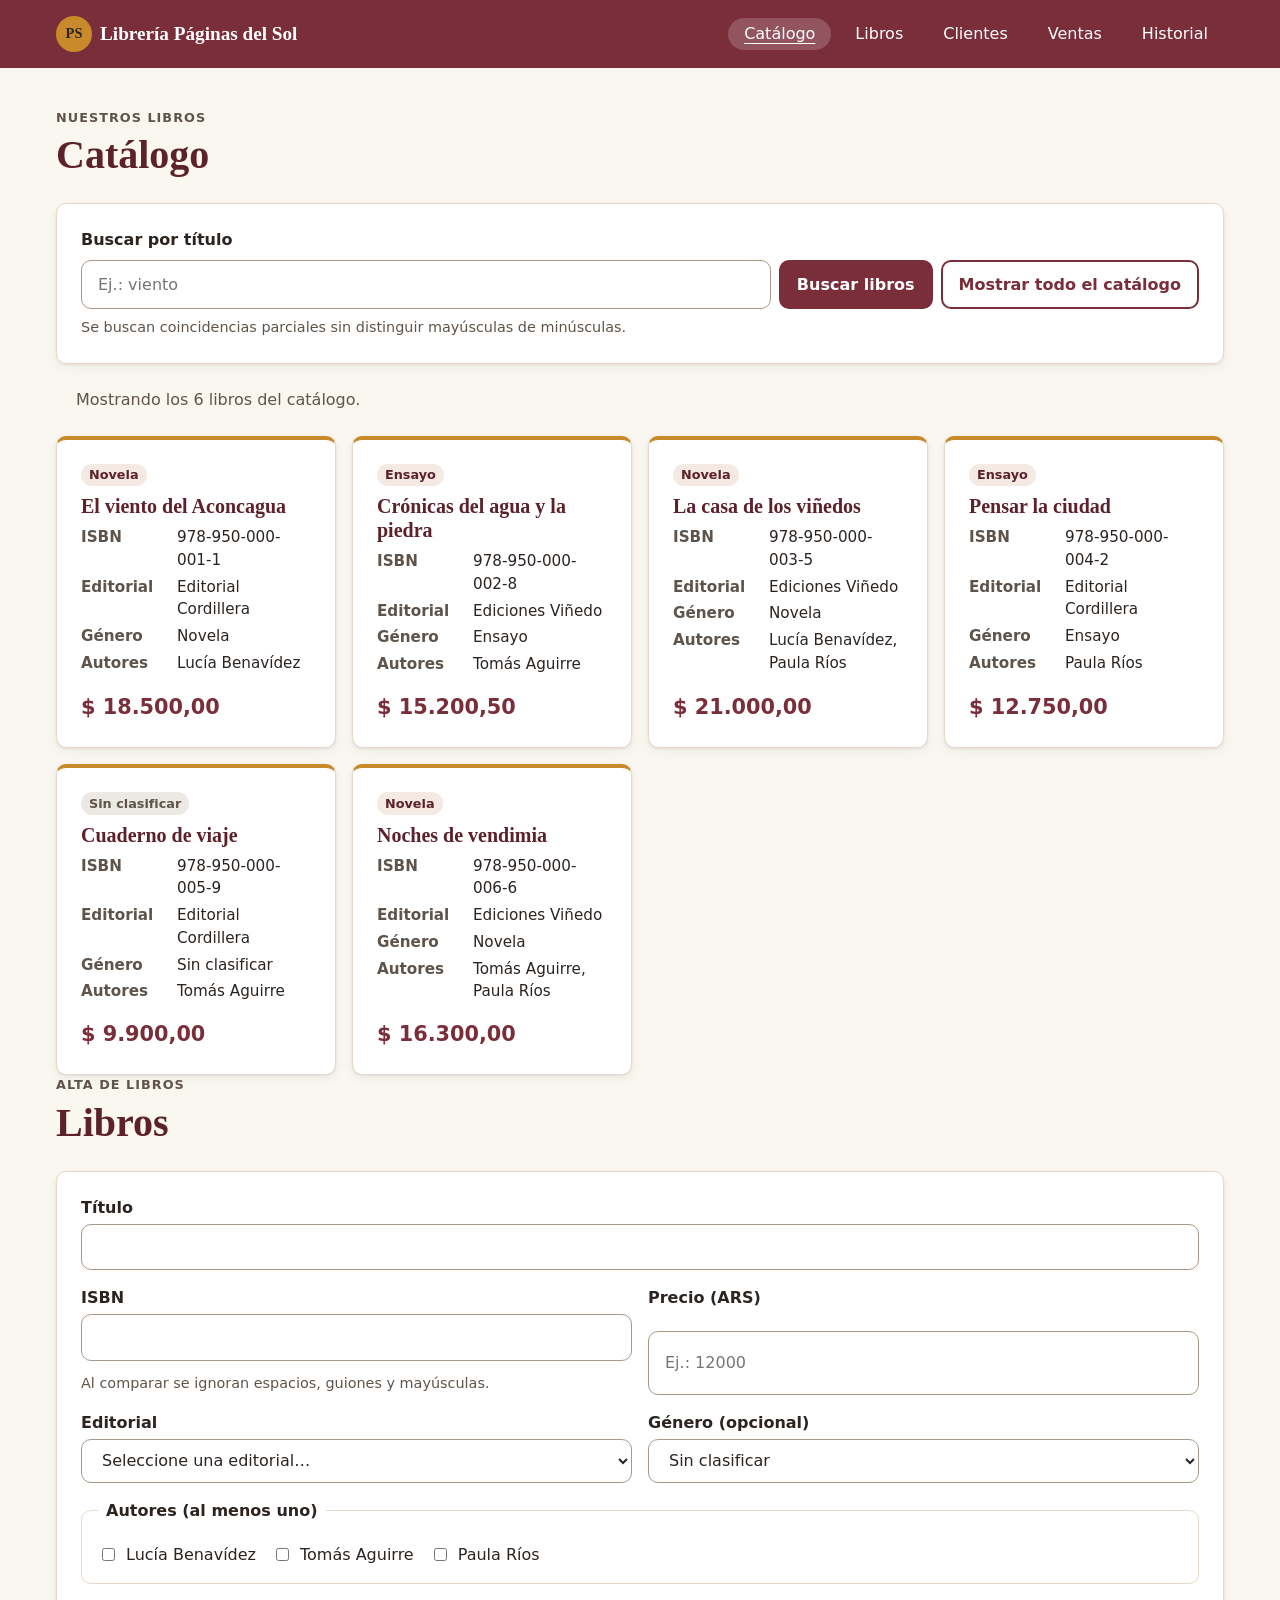
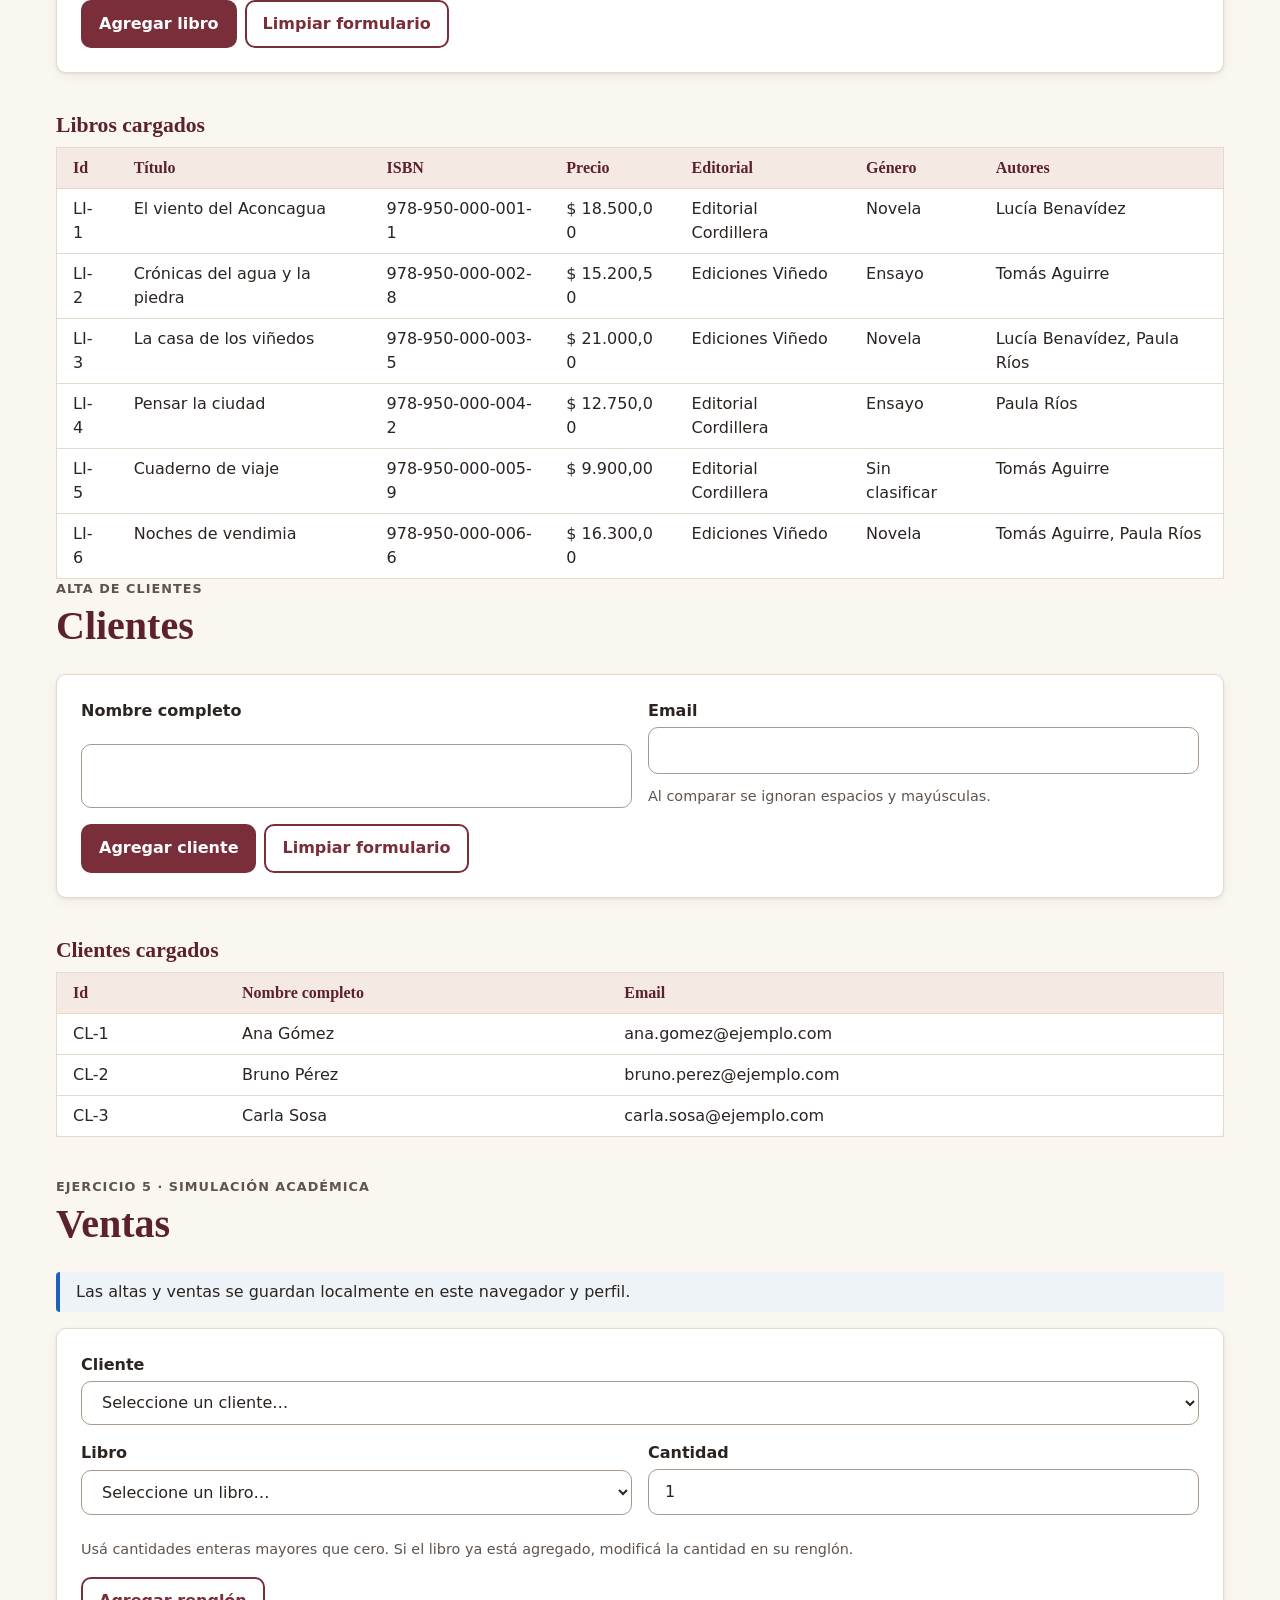
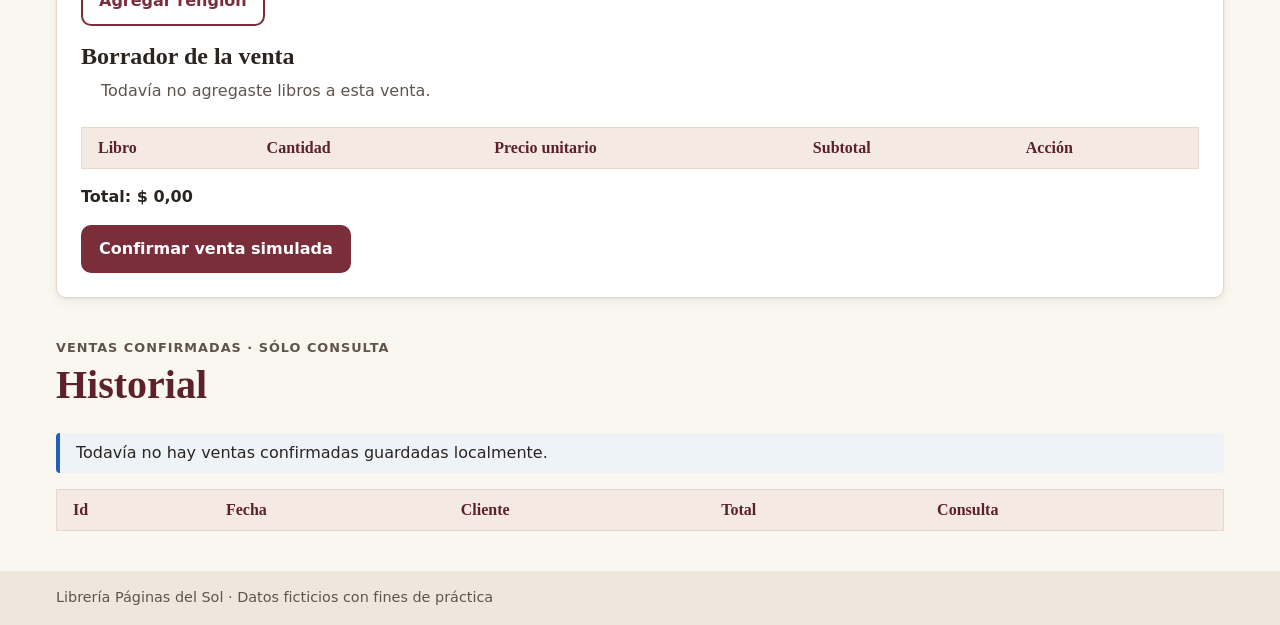
==== frontend/index.html @ b0fefbfb "Commit inicial: Unificación back-front" ====
<!doctype html>
<html lang="es">
  <head>
    <meta charset="UTF-8" />
    <meta name="viewport" content="width=device-width, initial-scale=1" />
    <meta name="description" content="Librería Páginas del Sol: catálogo con búsqueda por título y formularios de alta de libros y clientes." />
    <title>Librería Páginas del Sol</title>
    <link rel="stylesheet" href="css/styles.css" />
    <!-- Orden importante: primero los datos y utilidades, luego la lógica que los usa. -->
    <script src="js/datos.js" defer></script>
    <script src="js/utilidades.js" defer></script>
    <script src="js/catalogo.js" defer></script>
    <script src="js/navegacion.js" defer></script>
    <script src="js/libros.js" defer></script>
    <script src="js/clientes.js" defer></script>
    <script src="js/ventas-modelo.js" defer></script>
    <script src="js/ventas.js" defer></script>
  </head>
  <body>
    <a class="skip-link" href="#contenido">Saltar al contenido principal</a>

    <header class="site-header">
      <div class="container header-content">
        <a class="brand" href="index.html">
          <span class="brand-mark" aria-hidden="true">PS</span>
          <span>Librería Páginas del Sol</span>
        </a>
        <nav aria-label="Navegación principal">
          <ul class="nav-list">
            <li><a class="nav-link" href="#catalogo" aria-current="page">Catálogo</a></li>
            <li><a class="nav-link" href="#libros">Libros</a></li>
            <li><a class="nav-link" href="#clientes">Clientes</a></li>
            <li><a class="nav-link" href="#ventas">Ventas</a></li>
            <li><a class="nav-link" href="#historial">Historial</a></li>
          </ul>
        </nav>
      </div>
    </header>

    <main id="contenido" class="container page">
      <section id="catalogo" aria-labelledby="catalogo-titulo">
        <div class="section-heading">
          <p class="eyebrow">Nuestros libros</p>
          <h1 id="catalogo-titulo">Catálogo</h1>
        </div>

        <form id="buscador-form" class="card search" role="search">
          <label class="search__label" for="busqueda-titulo">Buscar por título</label>
          <div class="search__controls">
            <input
              id="busqueda-titulo"
              class="input"
              name="busqueda"
              type="search"
              autocomplete="off"
              placeholder="Ej.: viento"
              aria-describedby="busqueda-ayuda"
            />
            <button class="button button--primary" type="submit">Buscar libros</button>
            <button id="limpiar-busqueda" class="button button--secondary" type="button">Mostrar todo el catálogo</button>
          </div>
          <p id="busqueda-ayuda" class="help">
            Se buscan coincidencias parciales sin distinguir mayúsculas de minúsculas.
          </p>
        </form>

        <p id="catalogo-mensaje" class="message" role="status" aria-live="polite"></p>

        <ul id="catalogo-lista" class="book-grid" aria-label="Libros del catálogo"></ul>

        <noscript>
          <p class="message message--warning">
            El catálogo se genera con JavaScript. Activalo en el navegador para verlo.
          </p>
        </noscript>
      </section>

      <section id="libros" aria-labelledby="libros-titulo">
        <div class="section-heading">
          <p class="eyebrow">Alta de libros</p>
          <h1 id="libros-titulo">Libros</h1>
        </div>

        <form id="form-libro" class="card form-alta" novalidate>
          <div class="form-campo campo-ancho">
            <label class="form-campo__label" for="libro-titulo">Título</label>
            <input id="libro-titulo" class="input" name="titulo" type="text" autocomplete="off" />
          </div>

          <div class="form-campo">
            <label class="form-campo__label" for="libro-isbn">ISBN</label>
            <input
              id="libro-isbn"
              class="input"
              name="isbn"
              type="text"
              autocomplete="off"
              aria-describedby="libro-isbn-ayuda"
            />
            <p id="libro-isbn-ayuda" class="help">
              Al comparar se ignoran espacios, guiones y mayúsculas.
            </p>
          </div>

          <div class="form-campo">
            <label class="form-campo__label" for="libro-precio">Precio (ARS)</label>
            <input
              id="libro-precio"
              class="input"
              name="precio"
              type="number"
              inputmode="decimal"
              step="0.01"
              autocomplete="off"
              placeholder="Ej.: 12000"
            />
          </div>

          <div class="form-campo">
            <label class="form-campo__label" for="libro-editorial">Editorial</label>
            <select id="libro-editorial" class="input" name="editorialId"></select>
          </div>

          <div class="form-campo">
            <label class="form-campo__label" for="libro-genero">Género (opcional)</label>
            <select id="libro-genero" class="input" name="generoId"></select>
          </div>

          <fieldset class="autores-fieldset campo-ancho">
            <legend>Autores (al menos uno)</legend>
            <div id="libro-autores" class="check-lista"></div>
          </fieldset>

          <div class="form-acciones campo-ancho">
            <button class="button button--primary" type="submit">Agregar libro</button>
            <button class="button button--secondary" type="reset">Limpiar formulario</button>
          </div>
        </form>

        <div id="libros-errores" class="message message--warning" role="alert"></div>
        <p id="libros-mensaje" class="message" role="status"></p>

        <h2 id="libros-listado-titulo" class="listado-titulo">Libros cargados</h2>
        <p id="libros-vacio" class="message message--info" hidden>
          Todavía no hay libros en la lista. Dá de alta el primero con el formulario de arriba.
        </p>
        <div class="table-wrap">
          <table class="table" aria-labelledby="libros-listado-titulo">
            <thead>
              <tr>
                <th scope="col">Id</th>
                <th scope="col">Título</th>
                <th scope="col">ISBN</th>
                <th scope="col">Precio</th>
                <th scope="col">Editorial</th>
                <th scope="col">Género</th>
                <th scope="col">Autores</th>
              </tr>
            </thead>
            <tbody id="libros-cuerpo"></tbody>
          </table>
        </div>

        <noscript>
          <p class="message message--warning">
            El formulario y la tabla se generan con JavaScript. Activalo para usar esta sección.
          </p>
        </noscript>
      </section>

      <section id="clientes" aria-labelledby="clientes-titulo">
        <div class="section-heading">
          <p class="eyebrow">Alta de clientes</p>
          <h1 id="clientes-titulo">Clientes</h1>
        </div>

        <form id="form-cliente" class="card form-alta" novalidate>
          <div class="form-campo">
            <label class="form-campo__label" for="cliente-nombre">Nombre completo</label>
            <input id="cliente-nombre" class="input" name="nombreCompleto" type="text" autocomplete="off" />
          </div>

          <div class="form-campo">
            <label class="form-campo__label" for="cliente-email">Email</label>
            <input
              id="cliente-email"
              class="input"
              name="email"
              type="text"
              inputmode="email"
              autocomplete="off"
              aria-describedby="cliente-email-ayuda"
            />
            <p id="cliente-email-ayuda" class="help">
              Al comparar se ignoran espacios y mayúsculas.
            </p>
          </div>

          <div class="form-acciones campo-ancho">
            <button class="button button--primary" type="submit">Agregar cliente</button>
            <button class="button button--secondary" type="reset">Limpiar formulario</button>
          </div>
        </form>

        <div id="clientes-errores" class="message message--warning" role="alert"></div>
        <p id="clientes-mensaje" class="message" role="status"></p>

        <h2 id="clientes-listado-titulo" class="listado-titulo">Clientes cargados</h2>
        <p id="clientes-vacio" class="message message--info" hidden>
          Todavía no hay clientes en la lista. Dá de alta el primero con el formulario de arriba.
        </p>
        <div class="table-wrap">
          <table class="table" aria-labelledby="clientes-listado-titulo">
            <thead>
              <tr>
                <th scope="col">Id</th>
                <th scope="col">Nombre completo</th>
                <th scope="col">Email</th>
              </tr>
            </thead>
            <tbody id="clientes-cuerpo"></tbody>
          </table>
        </div>

        <noscript>
          <p class="message message--warning">
            El formulario y la tabla se generan con JavaScript. Activalo para usar esta sección.
          </p>
        </noscript>
      </section>
      <section id="ventas" aria-labelledby="ventas-titulo">
        <div class="section-heading">
          <p class="eyebrow">Ejercicio 5 · Simulación académica</p>
          <h1 id="ventas-titulo">Ventas</h1>
        </div>
        <p class="message message--info">Las altas y ventas se guardan localmente en este navegador y perfil.</p>
        <form id="form-venta" class="card form-alta" novalidate>
          <div class="form-campo campo-ancho">
            <label class="form-campo__label" for="venta-cliente">Cliente</label>
            <select id="venta-cliente" class="input" aria-describedby="ventas-errores"></select>
          </div>
          <div class="form-campo">
            <label class="form-campo__label" for="venta-libro">Libro</label>
            <select id="venta-libro" class="input" aria-describedby="venta-ayuda ventas-errores"></select>
          </div>
          <div class="form-campo">
            <label class="form-campo__label" for="venta-cantidad">Cantidad</label>
            <input id="venta-cantidad" class="input" type="number" min="1" step="1" value="1" inputmode="numeric" aria-describedby="venta-ayuda ventas-errores" />
          </div>
          <p id="venta-ayuda" class="help campo-ancho">Usá cantidades enteras mayores que cero. Si el libro ya está agregado, modificá la cantidad en su renglón.</p>
          <div class="form-acciones campo-ancho">
            <button id="venta-agregar" class="button button--secondary" type="button">Agregar renglón</button>
          </div>
          <div class="campo-ancho">
            <h2 id="venta-borrador-titulo">Borrador de la venta</h2>
            <p id="venta-vacio" class="message">Todavía no agregaste libros a esta venta.</p>
            <div class="table-wrap">
              <table class="table" aria-labelledby="venta-borrador-titulo">
                <thead><tr><th scope="col">Libro</th><th scope="col">Cantidad</th><th scope="col">Precio unitario</th><th scope="col">Subtotal</th><th scope="col">Acción</th></tr></thead>
                <tbody id="venta-cuerpo"></tbody>
              </table>
            </div>
            <p class="venta-total">Total: <output id="venta-total">$ 0,00</output></p>
          </div>
          <div class="form-acciones campo-ancho">
            <button id="venta-confirmar" class="button button--primary" type="submit">Confirmar venta simulada</button>
          </div>
        </form>
        <div id="ventas-errores" class="message message--warning" role="alert" tabindex="-1"></div>
        <p id="ventas-mensaje" class="message" role="status"></p>
      </section>

      <section id="historial" aria-labelledby="historial-titulo">
        <div class="section-heading">
          <p class="eyebrow">Ventas confirmadas · Sólo consulta</p>
          <h1 id="historial-titulo">Historial</h1>
        </div>
        <p id="historial-vacio" class="message message--info">Todavía no hay ventas confirmadas guardadas localmente.</p>
        <div class="table-wrap">
          <table class="table" aria-labelledby="historial-titulo">
            <thead><tr><th scope="col">Id</th><th scope="col">Fecha</th><th scope="col">Cliente</th><th scope="col">Total</th><th scope="col">Consulta</th></tr></thead>
            <tbody id="historial-cuerpo"></tbody>
          </table>
        </div>
        <div id="historial-detalle" class="card detalle-venta" role="region" aria-labelledby="historial-detalle-titulo" hidden></div>
      </section>
    </main>

    <footer class="site-footer">
      <div class="container">Librería Páginas del Sol · Datos ficticios con fines de práctica</div>
    </footer>
  </body>
</html>
---- frontend/css/styles.css ----
/* Identidad visual: tonos tierra y vino, tipografía serif para títulos. */
:root {
  --color-fondo: #faf6f0;
  --color-superficie: #ffffff;
  --color-texto: #2b2420;
  --color-texto-suave: #5f544c;
  --color-primario: #7a2e3a;
  --color-primario-oscuro: #5c212b;
  --color-acento: #c98a2b;
  --color-borde: #e4d9cb;
  --color-info-fondo: #eef3f8;
  --color-aviso-fondo: #fdf3e1;
  --color-aviso-borde: #b7791f;
  --color-foco: #1f5fbf;

  --fuente-texto: system-ui, -apple-system, "Segoe UI", Roboto, sans-serif;
  --fuente-titulos: Georgia, "Times New Roman", serif;

  --espacio-1: 0.25rem;
  --espacio-2: 0.5rem;
  --espacio-3: 1rem;
  --espacio-4: 1.5rem;
  --espacio-5: 2.5rem;

  --radio: 10px;
  --sombra: 0 1px 3px rgb(43 36 32 / 0.08), 0 4px 12px rgb(43 36 32 / 0.05);
}

*,
*::before,
*::after {
  box-sizing: border-box;
}

body {
  margin: 0;
  font-family: var(--fuente-texto);
  font-size: 1rem;
  line-height: 1.5;
  color: var(--color-texto);
  background: var(--color-fondo);
  display: flex;
  flex-direction: column;
  min-height: 100vh;
}

h1,
h2,
h3 {
  font-family: var(--fuente-titulos);
  line-height: 1.2;
  margin: 0;
}

.container {
  width: 100%;
  max-width: 1200px;
  margin-inline: auto;
  padding-inline: var(--espacio-3);
}

/* Foco visible para todos los controles navegables con teclado. */
a:focus-visible,
button:focus-visible,
input:focus-visible,
select:focus-visible {
  outline: 3px solid var(--color-foco);
  outline-offset: 2px;
}

.skip-link {
  position: absolute;
  left: var(--espacio-3);
  top: -100px;
  padding: var(--espacio-2) var(--espacio-3);
  background: var(--color-superficie);
  color: var(--color-primario);
  border-radius: var(--radio);
  z-index: 10;
}

.skip-link:focus {
  top: var(--espacio-2);
}

/* ---------- Encabezado y navegación ---------- */
.site-header {
  background: var(--color-primario);
  color: #fff;
}

.header-content {
  display: flex;
  flex-wrap: wrap;
  align-items: center;
  justify-content: space-between;
  gap: var(--espacio-3);
  padding-block: var(--espacio-3);
}

.brand {
  display: flex;
  align-items: center;
  gap: var(--espacio-2);
  color: inherit;
  text-decoration: none;
  font-family: var(--fuente-titulos);
  font-size: 1.2rem;
  font-weight: 700;
}

.brand-mark {
  display: grid;
  place-items: center;
  width: 2.25rem;
  height: 2.25rem;
  border-radius: 50%;
  background: var(--color-acento);
  color: var(--color-texto);
  font-size: 0.9rem;
}

.nav-list {
  display: flex;
  flex-wrap: wrap;
  gap: var(--espacio-2);
  list-style: none;
  margin: 0;
  padding: 0;
}

.nav-link {
  display: inline-block;
  padding: var(--espacio-1) var(--espacio-3);
  border-radius: 999px;
  color: #fff;
  text-decoration: none;
}

.nav-link:hover,
.nav-link[aria-current="page"] {
  background: rgb(255 255 255 / 0.18);
}

.nav-link[aria-current="page"] {
  text-decoration: underline;
  text-underline-offset: 4px;
}

/* ---------- Contenido ---------- */
.page {
  flex: 1;
  padding-block: var(--espacio-5);
}

.section-heading {
  margin-bottom: var(--espacio-4);
}

.section-heading h1 {
  font-size: clamp(1.75rem, 5vw, 2.5rem);
  color: var(--color-primario-oscuro);
}

.eyebrow {
  margin: 0 0 var(--espacio-1);
  text-transform: uppercase;
  letter-spacing: 0.08em;
  font-size: 0.8rem;
  font-weight: 700;
  color: var(--color-texto-suave);
}

.card {
  background: var(--color-superficie);
  border: 1px solid var(--color-borde);
  border-radius: var(--radio);
  box-shadow: var(--sombra);
  padding: var(--espacio-4);
}

/* ---------- Buscador ---------- */
.search {
  margin-bottom: var(--espacio-3);
}

.search__label {
  display: block;
  font-weight: 700;
  margin-bottom: var(--espacio-2);
}

.search__controls {
  display: flex;
  flex-wrap: wrap;
  gap: var(--espacio-2);
}

.input {
  flex: 1 1 16rem;
  min-width: 0;
  padding: 0.65rem var(--espacio-3);
  font: inherit;
  color: inherit;
  border: 1px solid #a8998a;
  border-radius: var(--radio);
  background: #fff;
}

.help {
  margin: var(--espacio-2) 0 0;
  font-size: 0.9rem;
  color: var(--color-texto-suave);
}

.button {
  padding: 0.65rem var(--espacio-3);
  font: inherit;
  font-weight: 600;
  border-radius: var(--radio);
  border: 2px solid var(--color-primario);
  cursor: pointer;
}

.button--primary {
  background: var(--color-primario);
  color: #fff;
}

.button--primary:hover {
  background: var(--color-primario-oscuro);
}

.button--secondary {
  background: transparent;
  color: var(--color-primario);
}

.button--secondary:hover {
  background: #f4e9e3;
}

/* ---------- Mensajes de estado (el texto lleva el significado, no el color) ---------- */
.message {
  margin: 0 0 var(--espacio-3);
  padding: var(--espacio-2) var(--espacio-3);
  border-left: 4px solid transparent;
  border-radius: 4px;
  color: var(--color-texto-suave);
}

.message:empty {
  display: none;
}

.message--info {
  background: var(--color-info-fondo);
  border-left-color: var(--color-foco);
  color: var(--color-texto);
}

.message--warning {
  background: var(--color-aviso-fondo);
  border-left-color: var(--color-aviso-borde);
  color: var(--color-texto);
  font-weight: 600;
}

/* ---------- Grilla de libros ---------- */
.book-grid {
  display: grid;
  grid-template-columns: repeat(auto-fill, minmax(min(100%, 260px), 1fr));
  gap: var(--espacio-3);
  list-style: none;
  margin: 0;
  padding: 0;
}

.book-grid > li {
  display: flex;
}

.book-card {
  display: flex;
  flex-direction: column;
  gap: var(--espacio-2);
  width: 100%;
  border-top: 4px solid var(--color-acento);
}

.book-card__title {
  font-size: 1.25rem;
  color: var(--color-primario-oscuro);
  overflow-wrap: anywhere;
}

.book-card__data {
  display: grid;
  gap: var(--espacio-1);
  margin: 0;
  font-size: 0.95rem;
}

.book-card__item {
  display: grid;
  grid-template-columns: 5.5rem 1fr;
  gap: var(--espacio-2);
}

.book-card__item dt {
  font-weight: 600;
  color: var(--color-texto-suave);
}

.book-card__item dd {
  margin: 0;
  overflow-wrap: anywhere;
}

.book-card__price {
  margin: auto 0 0;
  padding-top: var(--espacio-2);
  font-size: 1.3rem;
  font-weight: 700;
  color: var(--color-primario);
}

.tag {
  align-self: flex-start;
  margin: 0;
  padding: 0.1rem var(--espacio-2);
  border-radius: 999px;
  font-size: 0.8rem;
  font-weight: 600;
  background: #f4e9e3;
  color: var(--color-primario-oscuro);
}

.tag--muted {
  background: #ece8e3;
  color: var(--color-texto-suave);
}

/* ---------- Formularios de alta (Ejercicio 4) ---------- */
.form-alta {
  display: grid;
  grid-template-columns: 1fr;
  gap: var(--espacio-3);
  margin-bottom: var(--espacio-3);
}

.form-campo {
  display: grid;
  gap: var(--espacio-1);
  min-width: 0;
}

.form-campo__label {
  font-weight: 700;
}

.campo-ancho {
  grid-column: 1 / -1;
}

.autores-fieldset {
  min-width: 0;
  margin: 0;
  padding: var(--espacio-3);
  border: 1px solid var(--color-borde);
  border-radius: var(--radio);
}

.autores-fieldset legend {
  padding-inline: var(--espacio-2);
  font-weight: 700;
}

.check-lista {
  display: flex;
  flex-wrap: wrap;
  gap: var(--espacio-3);
  margin: var(--espacio-1) 0 0;
  padding: 0;
}

.check-opcion {
  display: inline-flex;
  align-items: center;
  gap: var(--espacio-2);
  min-width: 0;
}

.form-acciones {
  display: flex;
  flex-wrap: wrap;
  gap: var(--espacio-2);
}

.lista-errores {
  margin: 0;
  padding-left: 1.25rem;
}

/* ---------- Listados en tabla (Ejercicio 4) ---------- */
.listado-titulo {
  margin: var(--espacio-5) 0 var(--espacio-2);
  font-size: 1.35rem;
  color: var(--color-primario-oscuro);
}

.table-wrap {
  overflow-x: auto;
}

.table {
  width: 100%;
  border-collapse: collapse;
  background: var(--color-superficie);
  border: 1px solid var(--color-borde);
  border-radius: var(--radio);
}

.table th,
.table td {
  padding: var(--espacio-2) var(--espacio-3);
  text-align: left;
  vertical-align: top;
  border-bottom: 1px solid var(--color-borde);
}

.table th {
  background: #f4e9e3;
  color: var(--color-primario-oscuro);
  font-family: var(--fuente-titulos);
  white-space: nowrap;
}

.table td {
  overflow-wrap: anywhere;
}

.table tbody tr:last-child td {
  border-bottom: 0;
}

/* E5: las tablas anchas se desplazan sólo dentro de su contenedor. */
#ventas,
#historial {
  margin-top: var(--espacio-5);
  min-width: 0;
}

#ventas .campo-ancho,
.detalle-venta {
  min-width: 0;
  overflow-wrap: anywhere;
}

.cantidad-renglon { width: 7rem; }
.venta-total { font-weight: 700; margin-block: var(--espacio-3) 0; }
.detalle-venta { margin-top: var(--espacio-3); }

.visualmente-oculto {
  position: absolute;
  width: 1px;
  height: 1px;
  padding: 0;
  overflow: hidden;
  clip-path: inset(50%);
  white-space: nowrap;
}

/* ---------- Pie ---------- */
.site-footer {
  padding-block: var(--espacio-3);
  background: #efe7dc;
  color: var(--color-texto-suave);
  font-size: 0.9rem;
}

/* Pantallas angostas (320 px): botones a ancho completo. */
@media (max-width: 480px) {
  .search__controls .button,
  .form-acciones .button {
    flex: 1 1 100%;
  }

  .card {
    padding: var(--espacio-3);
  }
}

/* Pantallas anchas (1280 px): los campos del formulario en dos columnas. */
@media (min-width: 900px) {
  .form-alta {
    grid-template-columns: 1fr 1fr;
  }
}
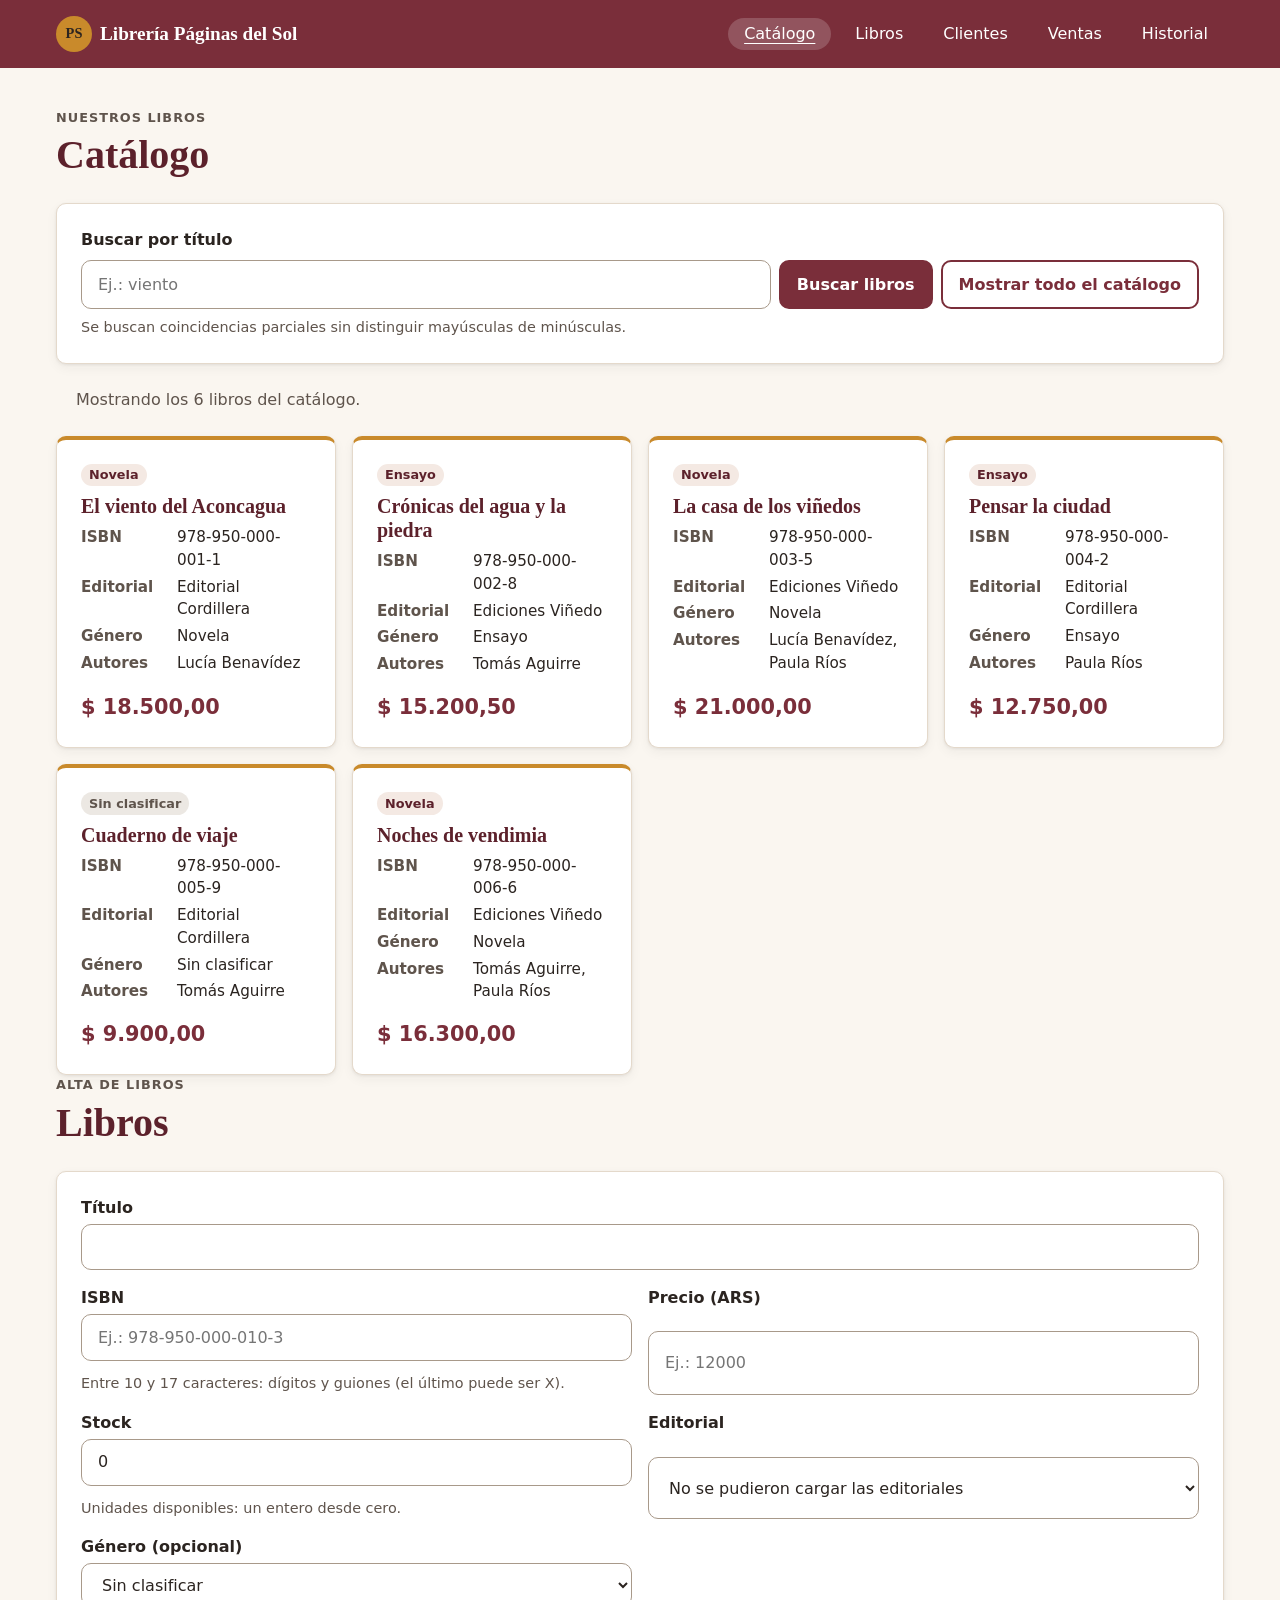
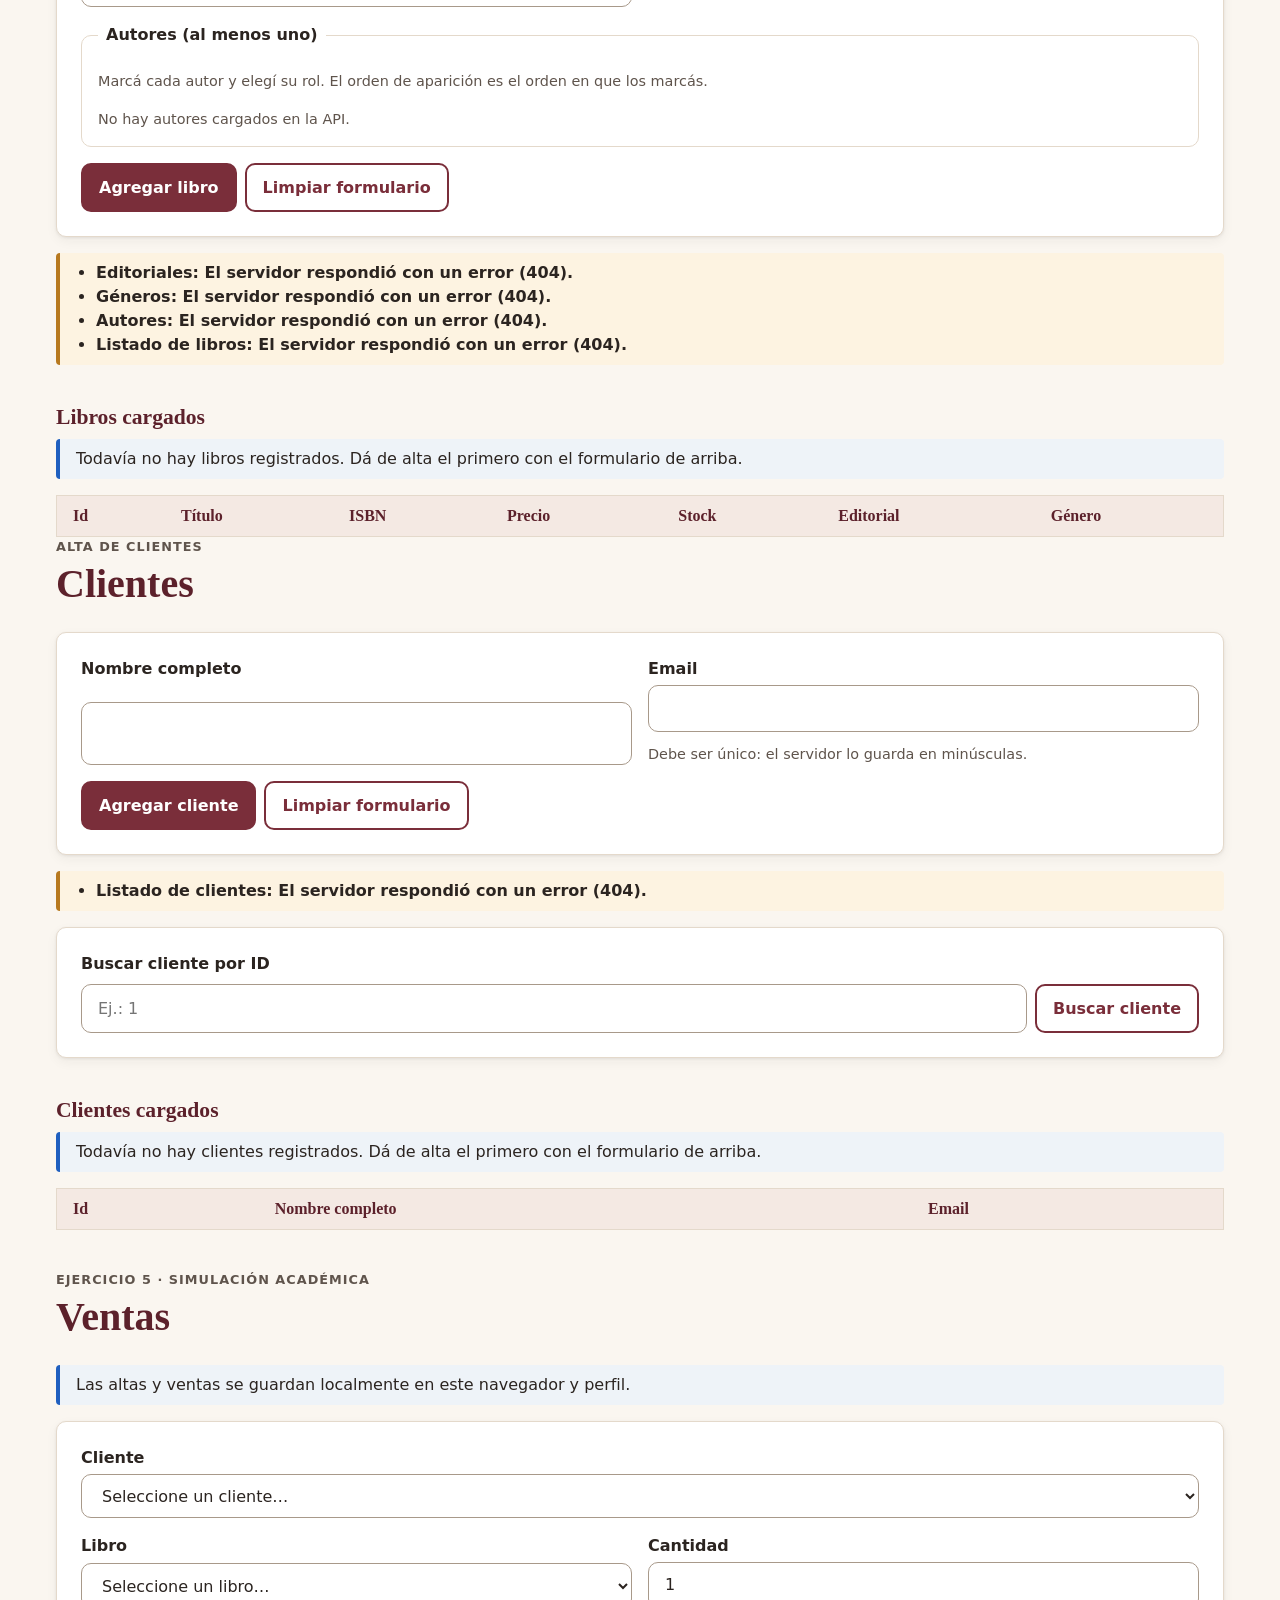
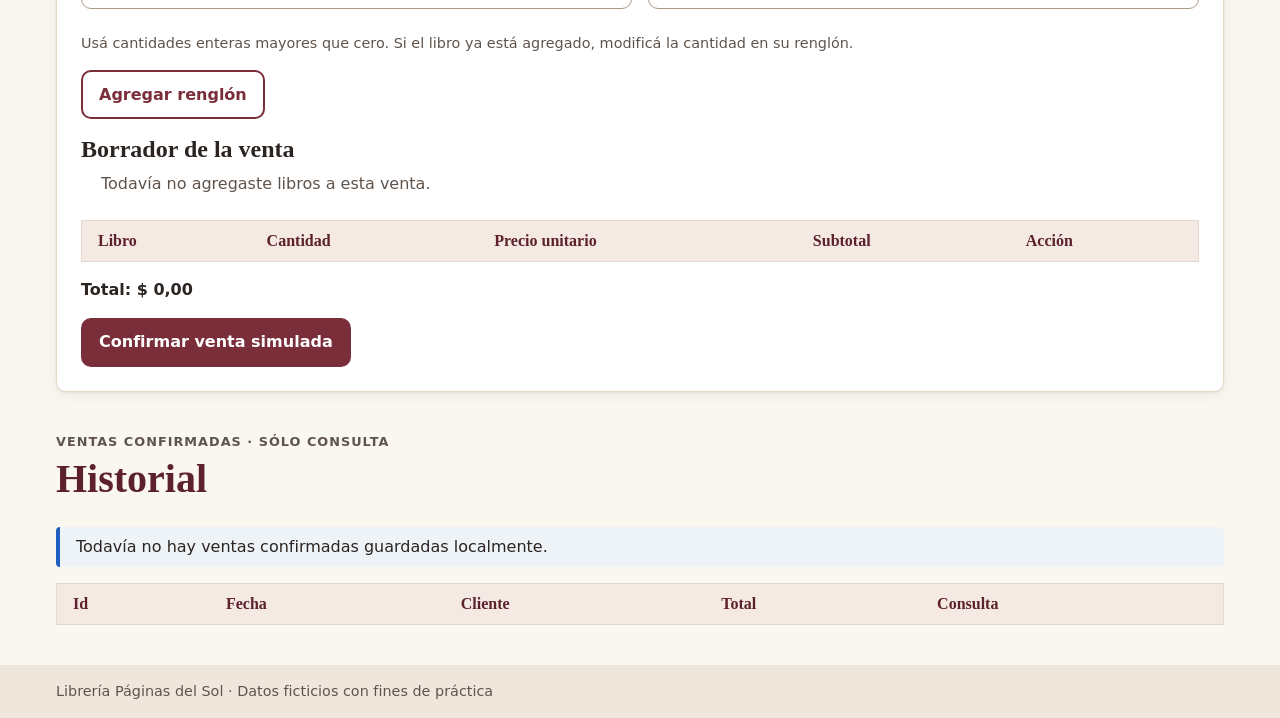
==== commit 4fc18416: "C-02: alta de libros y clientes contra la API (Global E2) - js/api.js: cliente HTTP centralizado (ap" ====
--- a/frontend/index.html
+++ b/frontend/index.html
@@ -9,6 +9,7 @@
     <!-- Orden importante: primero los datos y utilidades, luego la lógica que los usa. -->
     <script src="js/datos.js" defer></script>
     <script src="js/utilidades.js" defer></script>
+    <script src="js/api.js" defer></script>
     <script src="js/catalogo.js" defer></script>
     <script src="js/navegacion.js" defer></script>
     <script src="js/libros.js" defer></script>
@@ -84,7 +85,7 @@
         <form id="form-libro" class="card form-alta" novalidate>
           <div class="form-campo campo-ancho">
             <label class="form-campo__label" for="libro-titulo">Título</label>
-            <input id="libro-titulo" class="input" name="titulo" type="text" autocomplete="off" />
+            <input id="libro-titulo" class="input" name="titulo" type="text" maxlength="200" autocomplete="off" />
           </div>
 
           <div class="form-campo">
@@ -95,10 +96,12 @@
               name="isbn"
               type="text"
               autocomplete="off"
+              maxlength="17"
+              placeholder="Ej.: 978-950-000-010-3"
               aria-describedby="libro-isbn-ayuda"
             />
             <p id="libro-isbn-ayuda" class="help">
-              Al comparar se ignoran espacios, guiones y mayúsculas.
+              Entre 10 y 17 caracteres: dígitos y guiones (el último puede ser X).
             </p>
           </div>
 
@@ -110,10 +113,28 @@
               name="precio"
               type="number"
               inputmode="decimal"
+              min="0.01"
               step="0.01"
               autocomplete="off"
               placeholder="Ej.: 12000"
             />
+          </div>
+
+          <div class="form-campo">
+            <label class="form-campo__label" for="libro-stock">Stock</label>
+            <input
+              id="libro-stock"
+              class="input"
+              name="stock"
+              type="number"
+              inputmode="numeric"
+              min="0"
+              step="1"
+              value="0"
+              autocomplete="off"
+              aria-describedby="libro-stock-ayuda"
+            />
+            <p id="libro-stock-ayuda" class="help">Unidades disponibles: un entero desde cero.</p>
           </div>
 
           <div class="form-campo">
@@ -128,11 +149,16 @@
 
           <fieldset class="autores-fieldset campo-ancho">
             <legend>Autores (al menos uno)</legend>
-            <div id="libro-autores" class="check-lista"></div>
+            <p id="libro-autores-ayuda" class="help">
+              Marcá cada autor y elegí su rol. El orden de aparición es el orden en que los marcás.
+            </p>
+            <ul id="libro-autores" class="autor-lista" aria-label="Autores disponibles"></ul>
+            <p id="libro-autores-vacio" class="help" hidden>No hay autores cargados en la API.</p>
+            <p id="libro-autor-resultado" class="message" role="status" aria-live="polite"></p>
           </fieldset>
 
           <div class="form-acciones campo-ancho">
-            <button class="button button--primary" type="submit">Agregar libro</button>
+            <button id="libro-enviar" class="button button--primary" type="submit">Agregar libro</button>
             <button class="button button--secondary" type="reset">Limpiar formulario</button>
           </div>
         </form>
@@ -142,7 +168,7 @@
 
         <h2 id="libros-listado-titulo" class="listado-titulo">Libros cargados</h2>
         <p id="libros-vacio" class="message message--info" hidden>
-          Todavía no hay libros en la lista. Dá de alta el primero con el formulario de arriba.
+          Todavía no hay libros registrados. Dá de alta el primero con el formulario de arriba.
         </p>
         <div class="table-wrap">
           <table class="table" aria-labelledby="libros-listado-titulo">
@@ -152,9 +178,9 @@
                 <th scope="col">Título</th>
                 <th scope="col">ISBN</th>
                 <th scope="col">Precio</th>
+                <th scope="col">Stock</th>
                 <th scope="col">Editorial</th>
                 <th scope="col">Género</th>
-                <th scope="col">Autores</th>
               </tr>
             </thead>
             <tbody id="libros-cuerpo"></tbody>
@@ -177,7 +203,7 @@
         <form id="form-cliente" class="card form-alta" novalidate>
           <div class="form-campo">
             <label class="form-campo__label" for="cliente-nombre">Nombre completo</label>
-            <input id="cliente-nombre" class="input" name="nombreCompleto" type="text" autocomplete="off" />
+            <input id="cliente-nombre" class="input" name="nombre" type="text" maxlength="120" autocomplete="off" />
           </div>
 
           <div class="form-campo">
@@ -192,12 +218,12 @@
               aria-describedby="cliente-email-ayuda"
             />
             <p id="cliente-email-ayuda" class="help">
-              Al comparar se ignoran espacios y mayúsculas.
+              Debe ser único: el servidor lo guarda en minúsculas.
             </p>
           </div>
 
           <div class="form-acciones campo-ancho">
-            <button class="button button--primary" type="submit">Agregar cliente</button>
+            <button id="cliente-enviar" class="button button--primary" type="submit">Agregar cliente</button>
             <button class="button button--secondary" type="reset">Limpiar formulario</button>
           </div>
         </form>
@@ -205,9 +231,28 @@
         <div id="clientes-errores" class="message message--warning" role="alert"></div>
         <p id="clientes-mensaje" class="message" role="status"></p>
 
+        <form id="form-buscar-cliente" class="card search" novalidate>
+          <label class="search__label" for="cliente-buscar-id">Buscar cliente por ID</label>
+          <div class="search__controls">
+            <input
+              id="cliente-buscar-id"
+              class="input"
+              type="number"
+              inputmode="numeric"
+              min="1"
+              step="1"
+              autocomplete="off"
+              placeholder="Ej.: 1"
+              aria-describedby="cliente-buscar-resultado"
+            />
+            <button id="cliente-buscar-boton" class="button button--secondary" type="submit">Buscar cliente</button>
+          </div>
+          <p id="cliente-buscar-resultado" class="message" role="status" aria-live="polite"></p>
+        </form>
+
         <h2 id="clientes-listado-titulo" class="listado-titulo">Clientes cargados</h2>
         <p id="clientes-vacio" class="message message--info" hidden>
-          Todavía no hay clientes en la lista. Dá de alta el primero con el formulario de arriba.
+          Todavía no hay clientes registrados. Dá de alta el primero con el formulario de arriba.
         </p>
         <div class="table-wrap">
           <table class="table" aria-labelledby="clientes-listado-titulo">
--- a/frontend/css/styles.css
+++ b/frontend/css/styles.css
@@ -391,6 +391,41 @@
   min-width: 0;
 }
 
+/* Global · Ejercicio 2: lista de autores con rol y orden (DD-01). */
+.autor-lista {
+  display: grid;
+  gap: var(--espacio-2);
+  margin: var(--espacio-2) 0 0;
+  padding: 0;
+  list-style: none;
+}
+
+.autor-opcion {
+  display: grid;
+  grid-template-columns: minmax(0, 1fr) minmax(8rem, 11rem) 5rem;
+  gap: var(--espacio-2);
+  align-items: center;
+}
+
+.autor-orden {
+  color: var(--color-texto-suave);
+  font-size: 0.9rem;
+}
+
+@media (max-width: 540px) {
+  .autor-opcion {
+    grid-template-columns: minmax(0, 1fr) auto;
+  }
+  .autor-opcion .check-opcion {
+    grid-column: 1 / -1;
+  }
+}
+
+.button:disabled {
+  opacity: 0.55;
+  cursor: not-allowed;
+}
+
 .form-acciones {
   display: flex;
   flex-wrap: wrap;
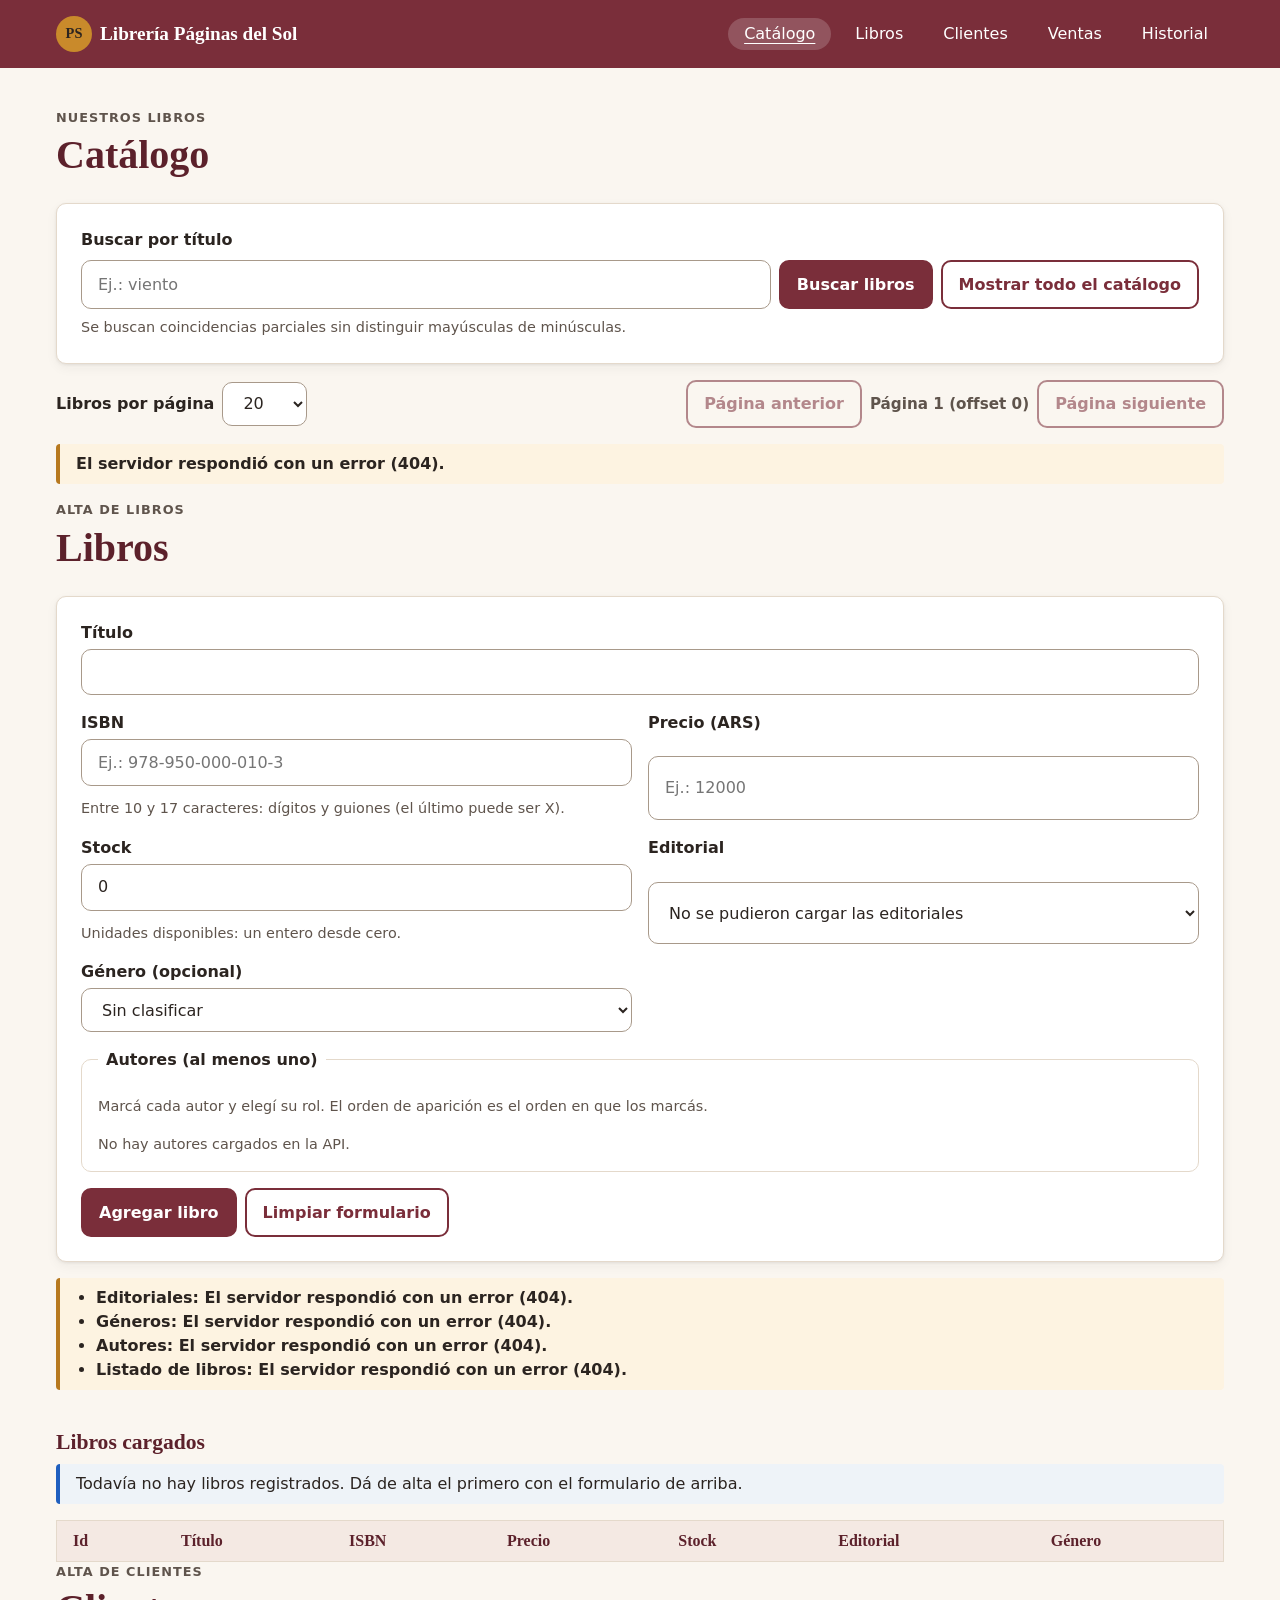
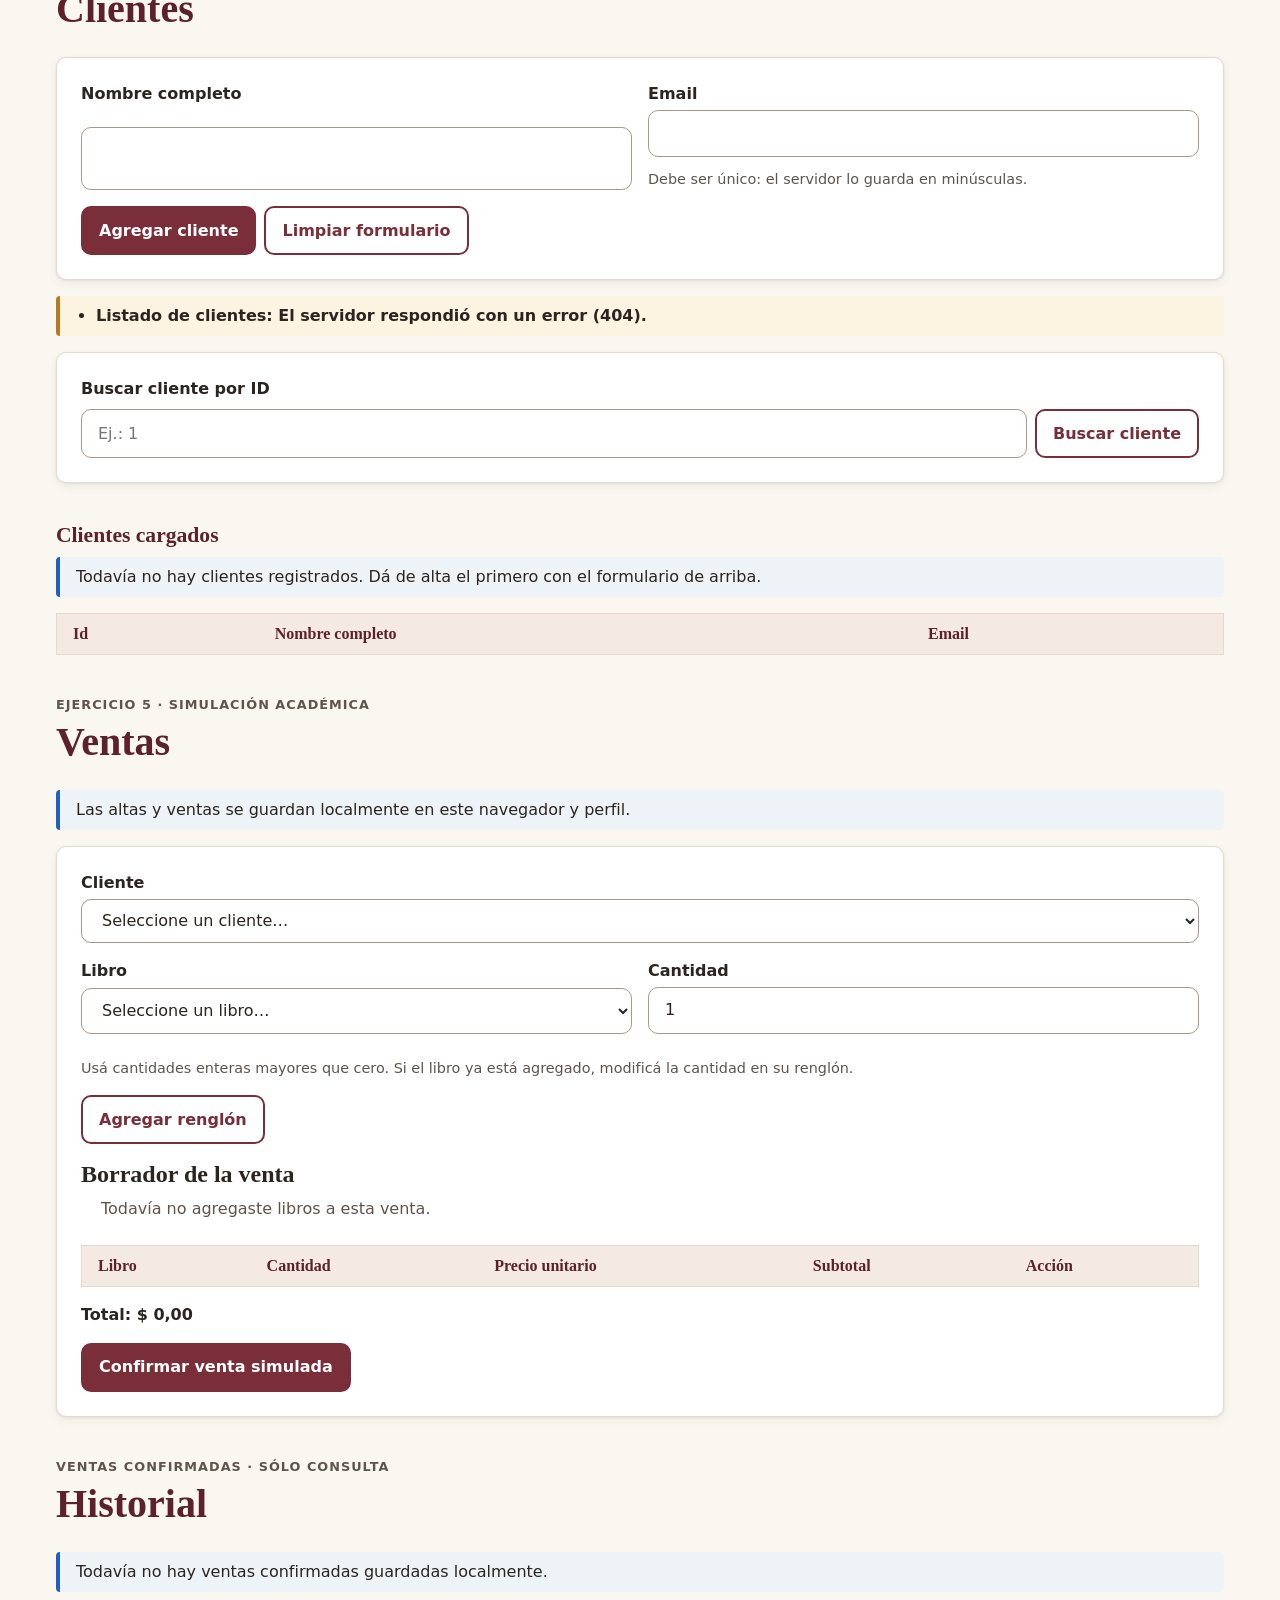
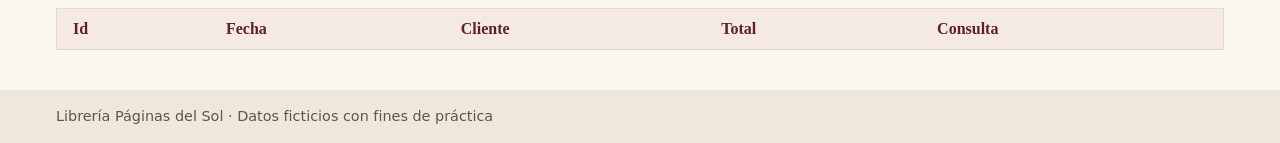
==== commit a11e9a64: "C-01: catalogo y detalle de libros contra la API (Global E1)" ====
--- a/frontend/index.html
+++ b/frontend/index.html
@@ -65,6 +65,28 @@
           </p>
         </form>
 
+        <div class="catalogo-paginacion" aria-label="Paginación del catálogo">
+          <div class="catalogo-paginacion__limite">
+            <label class="form-campo__label" for="catalogo-limit">Libros por página</label>
+            <select id="catalogo-limit" class="input catalogo-limit" name="limit">
+              <option value="2">2</option>
+              <option value="5">5</option>
+              <option value="20" selected>20</option>
+              <option value="50">50</option>
+              <option value="100">100</option>
+            </select>
+          </div>
+          <div class="catalogo-paginacion__controles">
+            <button id="catalogo-anterior" class="button button--secondary" type="button" disabled>
+              Página anterior
+            </button>
+            <span id="catalogo-pagina" class="catalogo-pagina" aria-live="polite">Página 1 (desde 0)</span>
+            <button id="catalogo-siguiente" class="button button--secondary" type="button" disabled>
+              Página siguiente
+            </button>
+          </div>
+        </div>
+
         <p id="catalogo-mensaje" class="message" role="status" aria-live="polite"></p>
 
         <ul id="catalogo-lista" class="book-grid" aria-label="Libros del catálogo"></ul>
--- a/frontend/css/styles.css
+++ b/frontend/css/styles.css
@@ -213,6 +213,39 @@
   color: var(--color-texto-suave);
 }
 
+/* ---------- Paginación del catálogo (Global · Ejercicio 1) ---------- */
+.catalogo-paginacion {
+  display: flex;
+  flex-wrap: wrap;
+  align-items: center;
+  justify-content: space-between;
+  gap: var(--espacio-3);
+  margin-bottom: var(--espacio-3);
+}
+
+.catalogo-paginacion__limite,
+.catalogo-paginacion__controles {
+  display: flex;
+  flex-wrap: wrap;
+  align-items: center;
+  gap: var(--espacio-2);
+}
+
+.catalogo-limit {
+  flex: 0 0 auto;
+  width: auto;
+}
+
+.catalogo-pagina {
+  font-size: 0.95rem;
+  font-weight: 600;
+  color: var(--color-texto-suave);
+}
+
+.book-card__actions {
+  margin-top: var(--espacio-2);
+}
+
 .button {
   padding: 0.65rem var(--espacio-3);
   font: inherit;
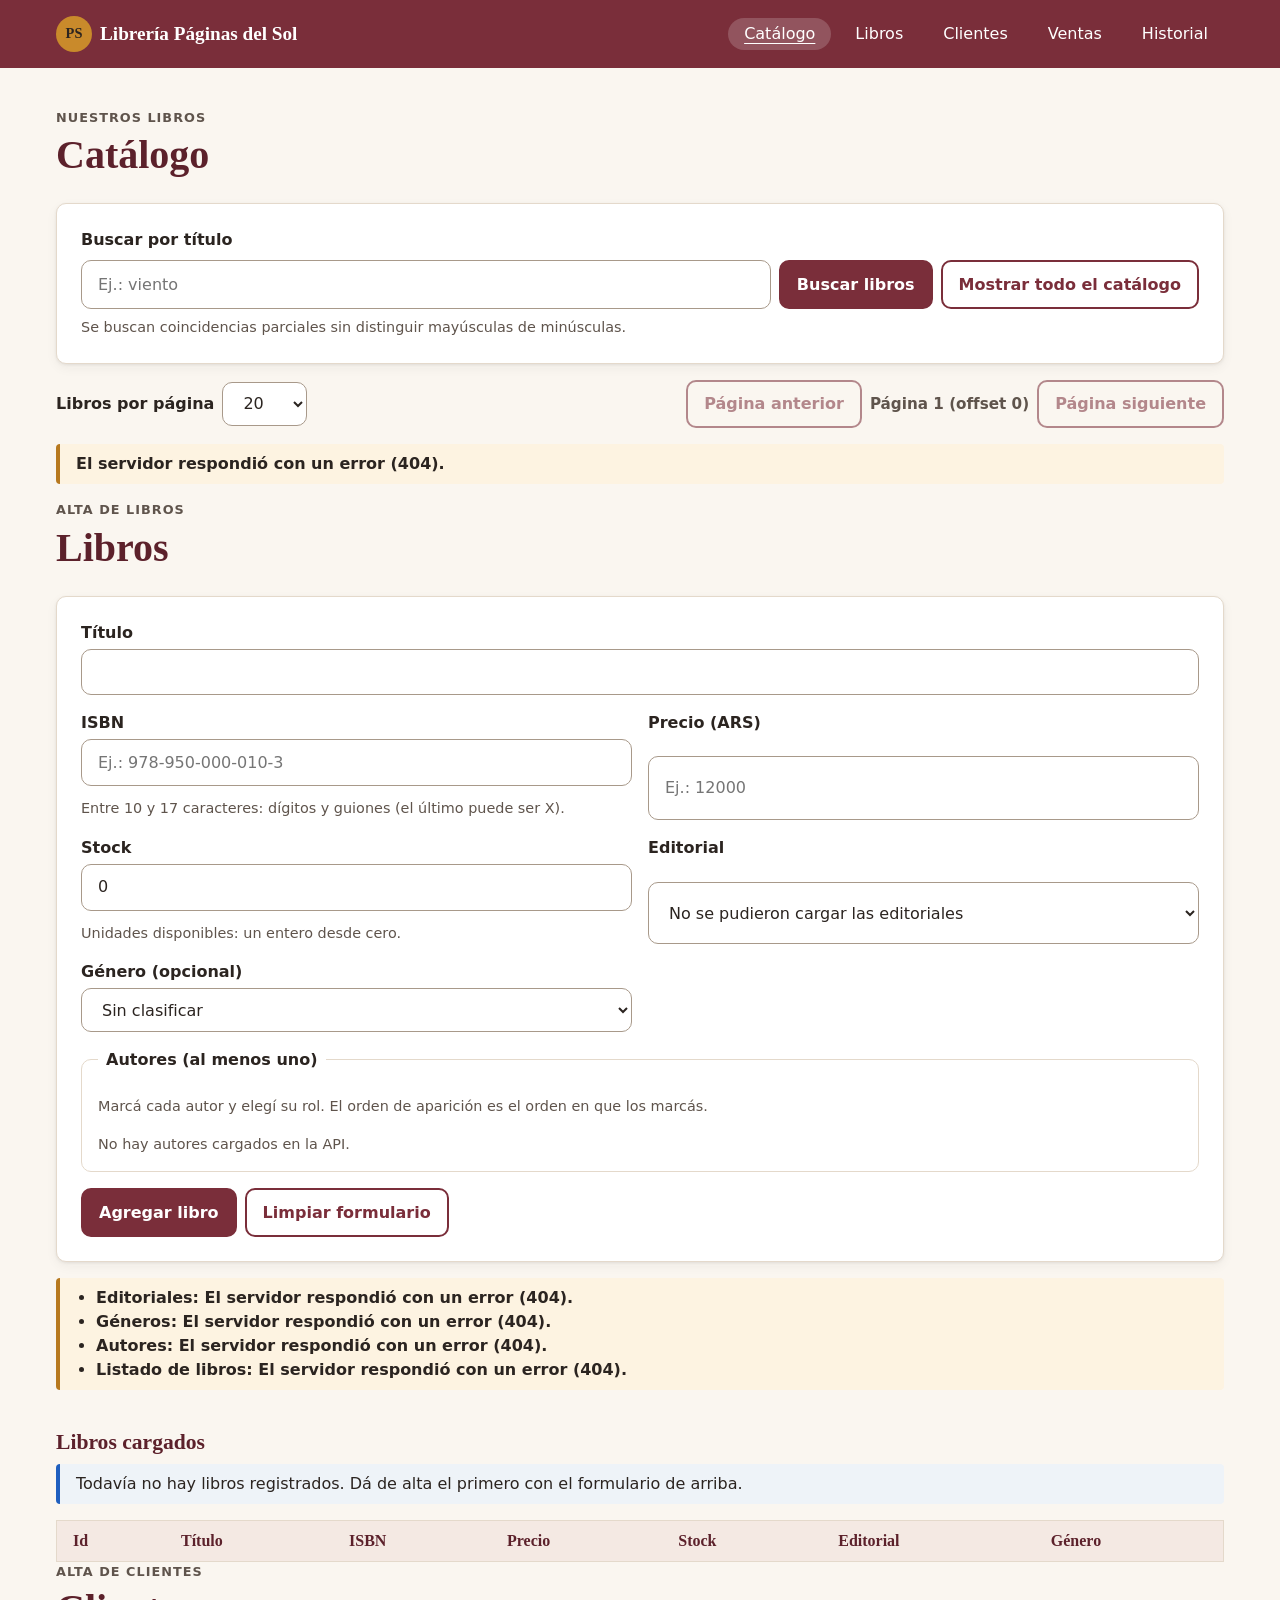
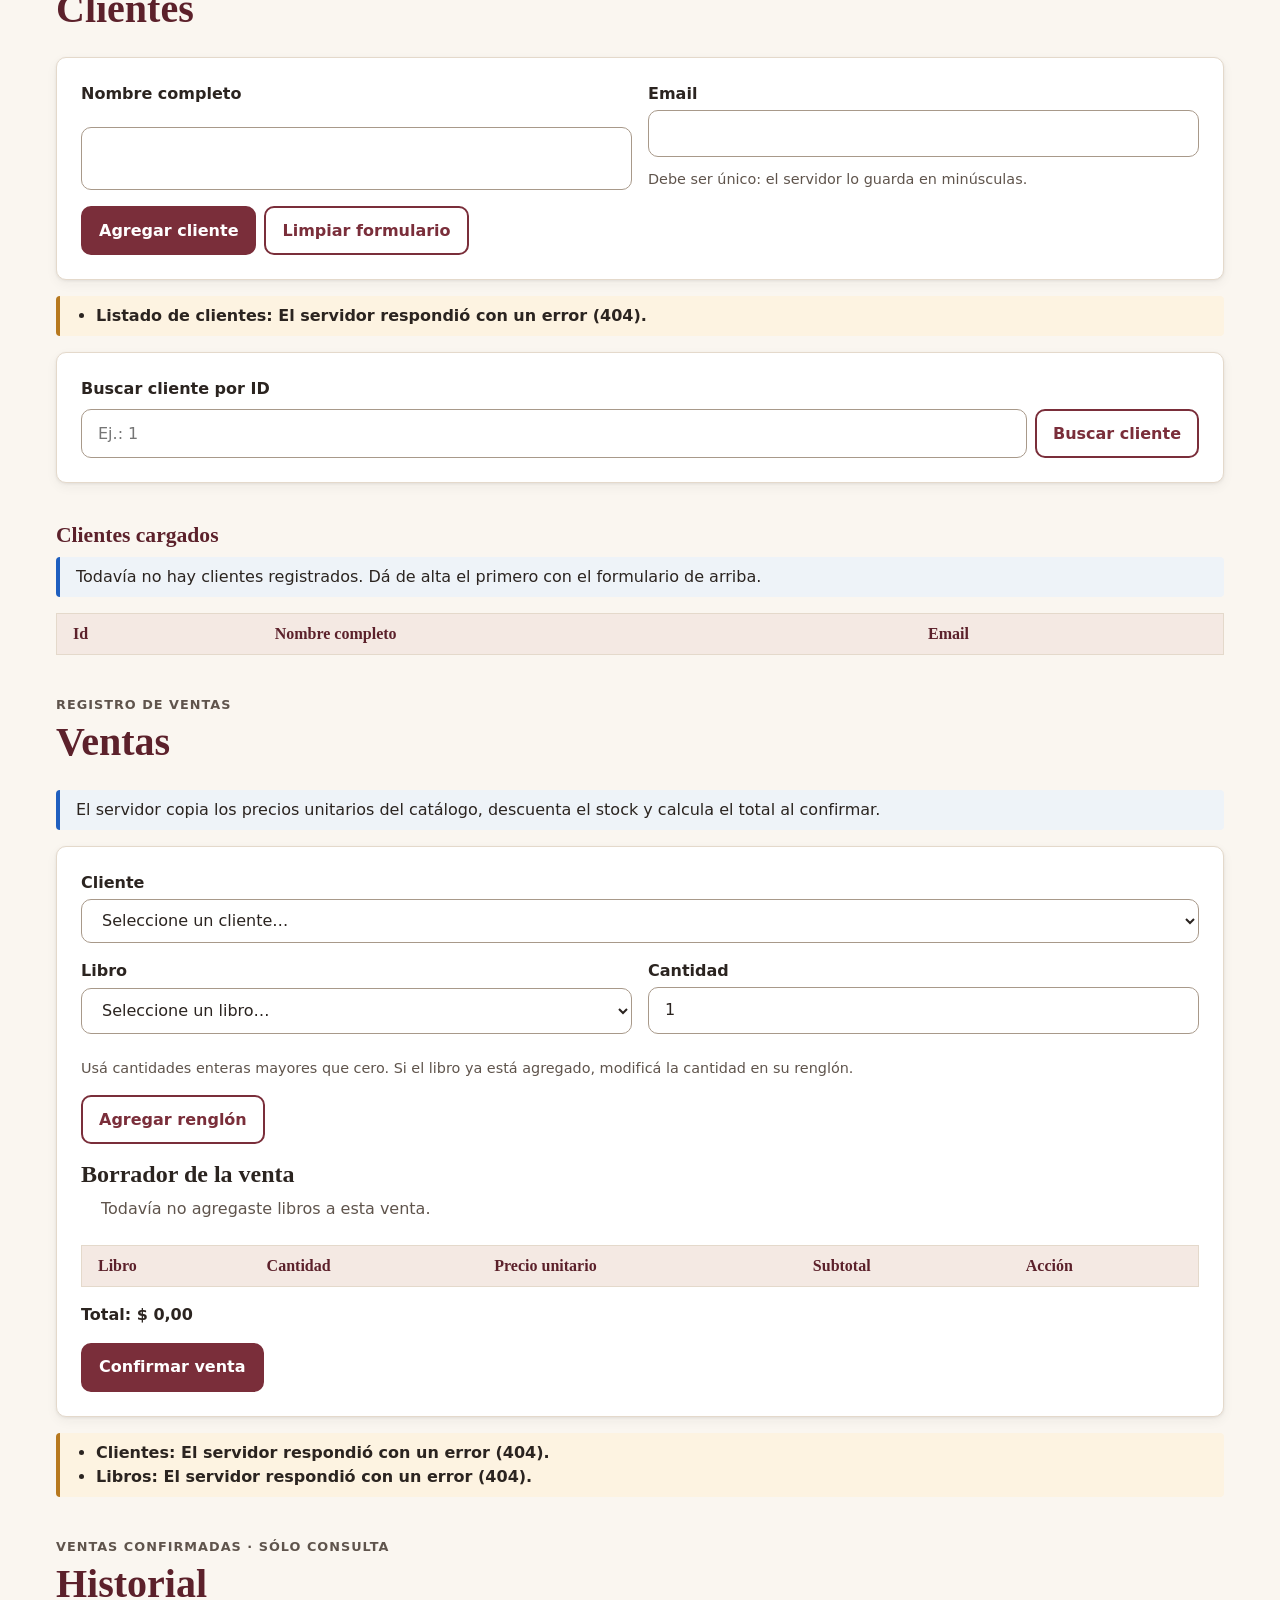
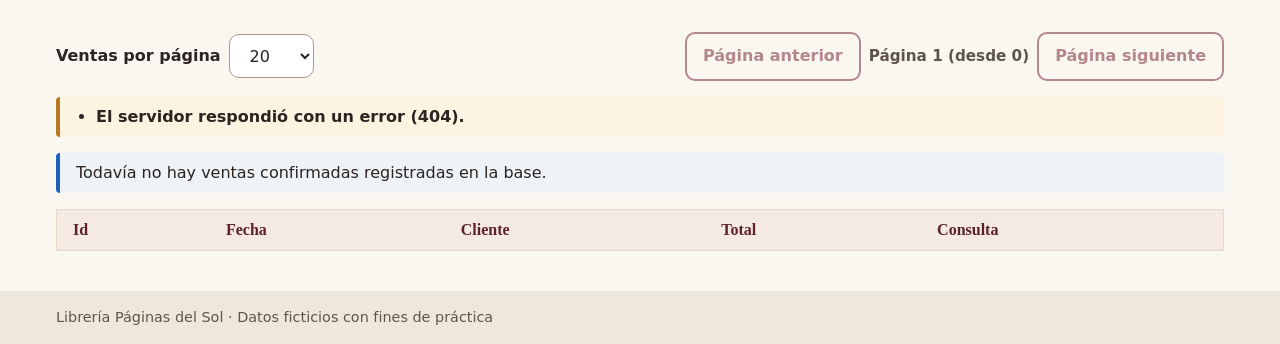
==== commit bef946ed: "feat(frontend): integrar ventas e historial con la API (Global E3, C-03)" ====
--- a/frontend/index.html
+++ b/frontend/index.html
@@ -297,10 +297,10 @@
       </section>
       <section id="ventas" aria-labelledby="ventas-titulo">
         <div class="section-heading">
-          <p class="eyebrow">Ejercicio 5 · Simulación académica</p>
+          <p class="eyebrow">Registro de ventas</p>
           <h1 id="ventas-titulo">Ventas</h1>
         </div>
-        <p class="message message--info">Las altas y ventas se guardan localmente en este navegador y perfil.</p>
+        <p class="message message--info">El servidor copia los precios unitarios del catálogo, descuenta el stock y calcula el total al confirmar.</p>
         <form id="form-venta" class="card form-alta" novalidate>
           <div class="form-campo campo-ancho">
             <label class="form-campo__label" for="venta-cliente">Cliente</label>
@@ -312,7 +312,7 @@
           </div>
           <div class="form-campo">
             <label class="form-campo__label" for="venta-cantidad">Cantidad</label>
-            <input id="venta-cantidad" class="input" type="number" min="1" step="1" value="1" inputmode="numeric" aria-describedby="venta-ayuda ventas-errores" />
+            <input id="venta-cantidad" class="input" type="number" min="1" max="10000" step="1" value="1" inputmode="numeric" aria-describedby="venta-ayuda ventas-errores" />
           </div>
           <p id="venta-ayuda" class="help campo-ancho">Usá cantidades enteras mayores que cero. Si el libro ya está agregado, modificá la cantidad en su renglón.</p>
           <div class="form-acciones campo-ancho">
@@ -330,7 +330,7 @@
             <p class="venta-total">Total: <output id="venta-total">$ 0,00</output></p>
           </div>
           <div class="form-acciones campo-ancho">
-            <button id="venta-confirmar" class="button button--primary" type="submit">Confirmar venta simulada</button>
+            <button id="venta-confirmar" class="button button--primary" type="submit">Confirmar venta</button>
           </div>
         </form>
         <div id="ventas-errores" class="message message--warning" role="alert" tabindex="-1"></div>
@@ -342,7 +342,28 @@
           <p class="eyebrow">Ventas confirmadas · Sólo consulta</p>
           <h1 id="historial-titulo">Historial</h1>
         </div>
-        <p id="historial-vacio" class="message message--info">Todavía no hay ventas confirmadas guardadas localmente.</p>
+        <div class="catalogo-paginacion" aria-label="Paginación del historial de ventas">
+          <div class="catalogo-paginacion__limite">
+            <label class="form-campo__label" for="historial-limit">Ventas por página</label>
+            <select id="historial-limit" class="input catalogo-limit" name="limit">
+              <option value="5">5</option>
+              <option value="20" selected>20</option>
+              <option value="50">50</option>
+              <option value="100">100</option>
+            </select>
+          </div>
+          <div class="catalogo-paginacion__controles">
+            <button id="historial-anterior" class="button button--secondary" type="button" disabled>
+              Página anterior
+            </button>
+            <span id="historial-pagina" class="catalogo-pagina" aria-live="polite">Página 1 (desde 0)</span>
+            <button id="historial-siguiente" class="button button--secondary" type="button" disabled>
+              Página siguiente
+            </button>
+          </div>
+        </div>
+        <div id="historial-errores" class="message message--warning" role="alert"></div>
+        <p id="historial-vacio" class="message message--info">Todavía no hay ventas confirmadas registradas en la base.</p>
         <div class="table-wrap">
           <table class="table" aria-labelledby="historial-titulo">
             <thead><tr><th scope="col">Id</th><th scope="col">Fecha</th><th scope="col">Cliente</th><th scope="col">Total</th><th scope="col">Consulta</th></tr></thead>
